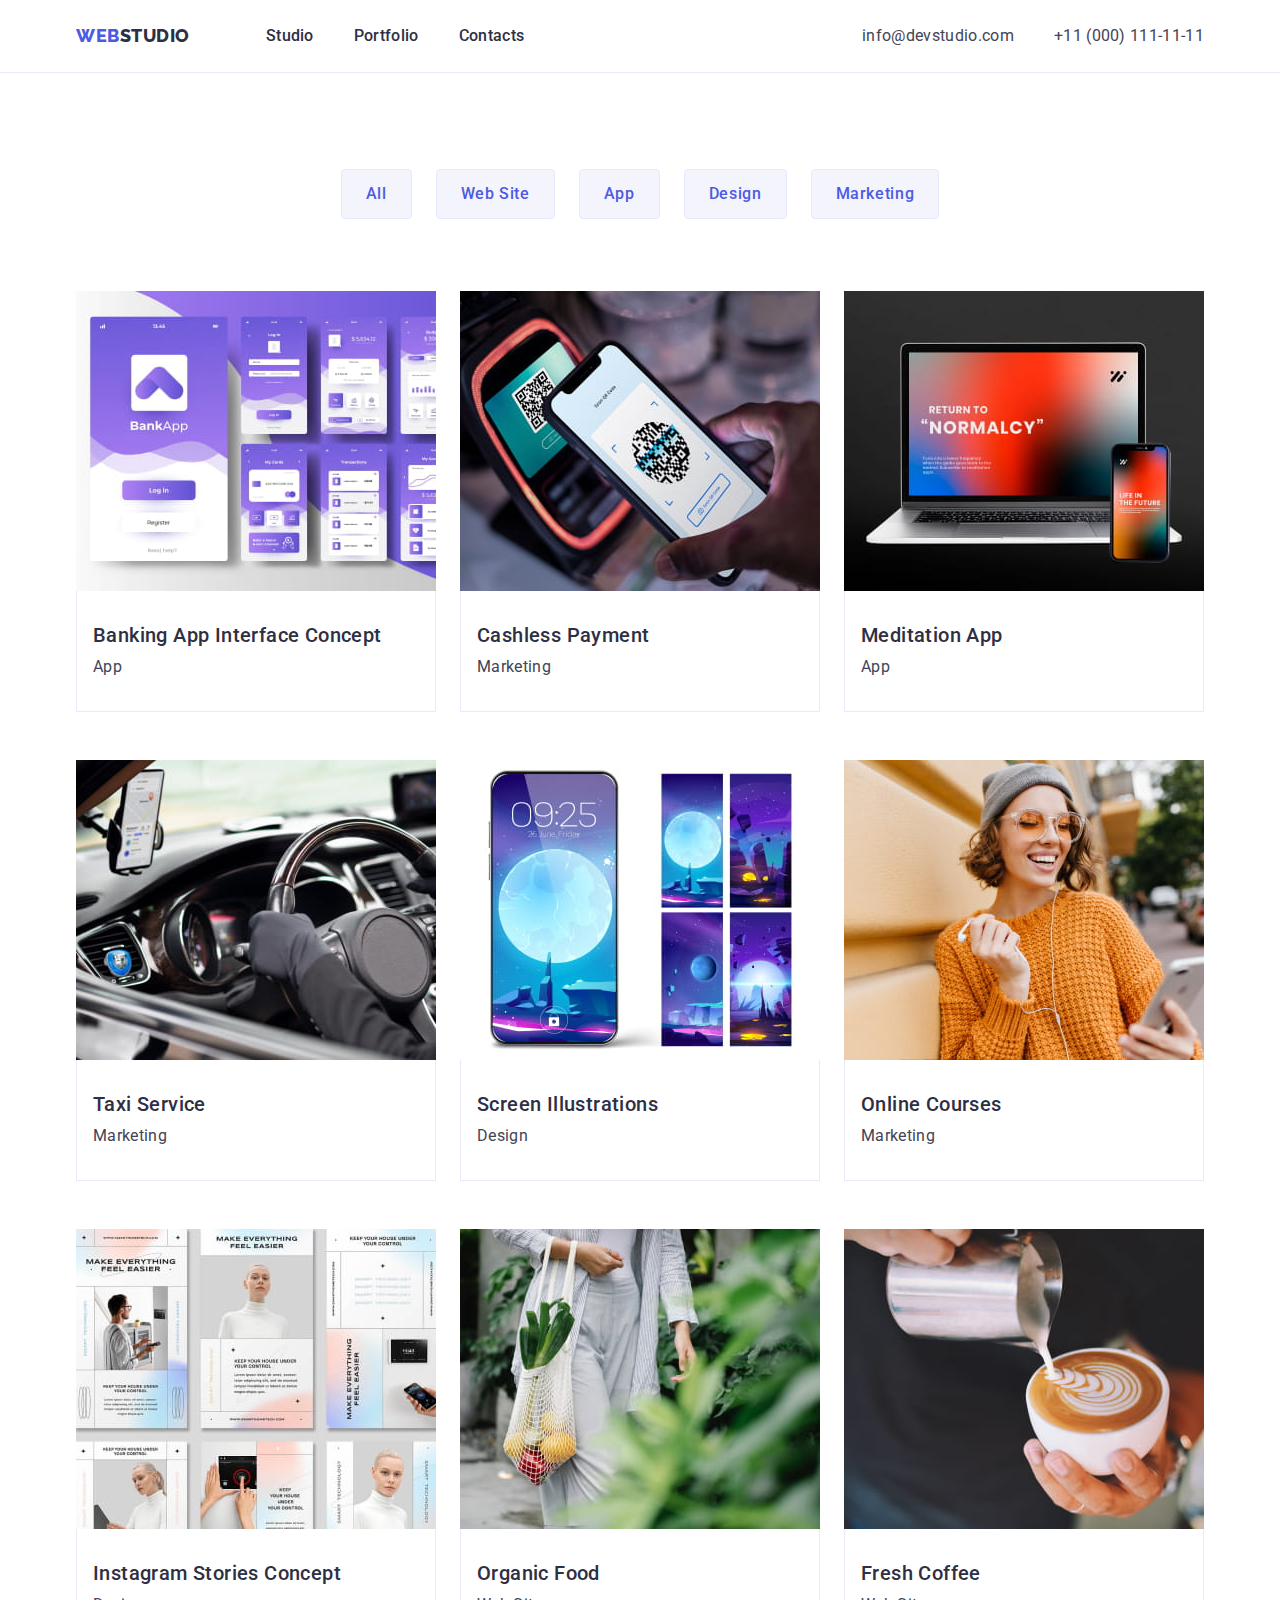
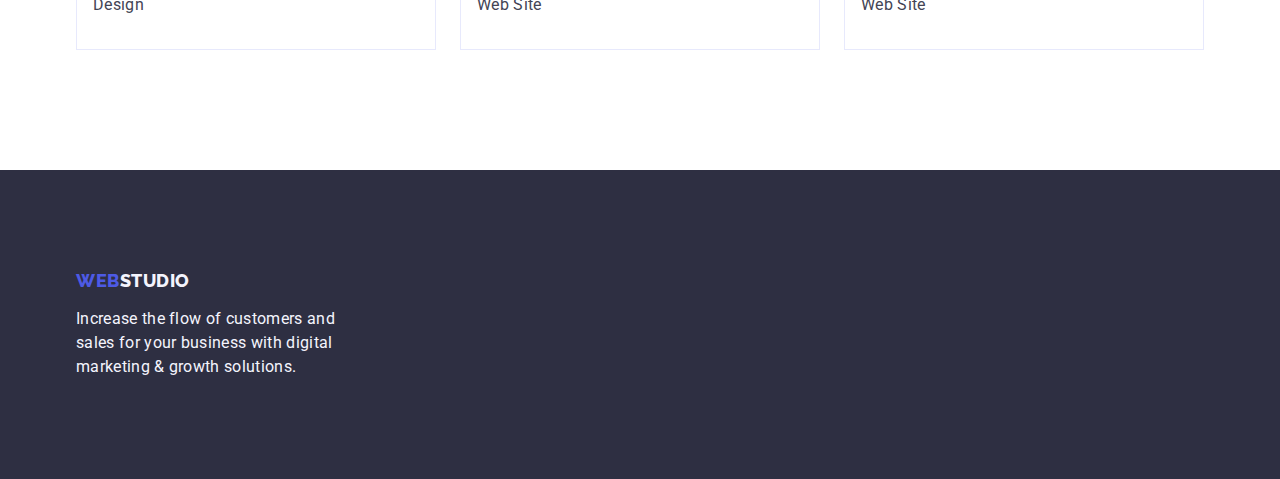
==== portfolio.html @ 68663398 "Initial commit" ====
<!DOCTYPE html>
<html lang="en">
  <head>
    <meta charset="UTF-8" />
    <meta http-equiv="X-UA-Compatible" content="IE=edge" />
    <meta name="viewport" content="width=device-width, initial-scale=1.0" />
    <title>Portfolio</title>
    <link
      rel="stylesheet"
      href="https://cdn.jsdelivr.net/npm/modern-normalize@1.1.0/modern-normalize.min.css"
    />
    <link rel="preconnect" href="https://fonts.googleapis.com" />
    <link rel="preconnect" href="https://fonts.gstatic.com" crossorigin />
    <link
      href="https://fonts.googleapis.com/css2?family=Raleway:wght@800&family=Roboto:wght@400;500;700&display=swap"
      rel="stylesheet"
    />
    <link rel="stylesheet" href="./css/styles.css" />
  </head>
  <body>
    <!--=======HEADER=======-->
    <header class="page-header">
      <div class="header-container container">
        <nav class="page-nav">
          <a class="logo link" href="./index.html"
            >Web<span class="logo-right">Studio</span></a
          >
          <ul class="menu list">
            <li class="menu-item">
              <a class="menu-link link" href="./index.html">Studio</a>
            </li>
            <li class="menu-item">
              <a class="menu-link link" href="./portfolio.html">Portfolio</a>
            </li>
            <li class="menu-item">
              <a class="menu-link link" href="">Contacts</a>
            </li>
          </ul>
        </nav>
        <address class="contacts">
          <ul class="header-contacts list">
            <li>
              <a class="contact link" href="mailto:info@devstudio.com"
                >info@devstudio.com</a
              >
            </li>
            <li>
              <a class="contact link" href="tel:+110001111111"
                >+11 (000) 111-11-11</a
              >
            </li>
          </ul>
        </address>
      </div>
    </header>
    <main>
      <!--=======FILTERS=======-->
      <section class="portfolio">
        <div class="portfolio-container container">
          <h1 hidden>Portfolio</h1>
          <ul class="filters list">
            <li class="filter-btn">
              <button class="portfolio-btn" type="button">All</button>
            </li>
            <li class="filter-btn">
              <button class="portfolio-btn" type="button">Web Site</button>
            </li>
            <li class="filter-btn">
              <button class="portfolio-btn" type="button">App</button>
            </li>
            <li class="filter-btn">
              <button class="portfolio-btn" type="button">Design</button>
            </li>
            <li class="filter-btn">
              <button class="portfolio-btn" type="button">Marketing</button>
            </li>
          </ul>
          <ul class="portfolio-list list">
            <li class="portfolio-item">
              <a class="link">
                <img
                  src="./images/portfolio/banking.jpg"
                  alt="Banking App Interface Concept"
                  width="360"
                />
                <div class="img-text">
                  <h2 class="subtitle">Banking App Interface Concept</h2>
                  <p class="text">App</p>
                </div></a
              >
            </li>
            <li class="portfolio-item">
              <a class="link"
                ><img
                  src="./images/portfolio/payment.jpg"
                  alt="Cashless Payment"
                  width="360"
                />
                <div class="img-text">
                  <h2 class="subtitle">Cashless Payment</h2>
                  <p class="text">Marketing</p>
                </div></a
              >
            </li>
            <li class="portfolio-item">
              <a class="link"
                ><img
                  src="./images/portfolio/app.jpg"
                  alt="Meditation App"
                  width="360"
                />
                <div class="img-text">
                  <h2 class="subtitle">Meditation App</h2>
                  <p class="text">App</p>
                </div></a
              >
            </li>
            <li class="portfolio-item">
              <a class="link"
                ><img
                  src="./images/portfolio/taxi.jpg"
                  alt="Taxi Service"
                  width="360"
                />
                <div class="img-text">
                  <h2 class="subtitle">Taxi Service</h2>
                  <p class="text">Marketing</p>
                </div></a
              >
            </li>
            <li class="portfolio-item">
              <a class="link"
                ><img
                  src="./images/portfolio/screen.jpg"
                  alt="Screen Illustrations"
                  width="360"
                />
                <div class="img-text">
                  <h2 class="subtitle">Screen Illustrations</h2>
                  <p class="text">Design</p>
                </div></a
              >
            </li>
            <li class="portfolio-item">
              <a class="link"
                ><img
                  src="./images/portfolio/courses.jpg"
                  alt="Online Courses"
                  width="360"
                />
                <div class="img-text">
                  <h2 class="subtitle">Online Courses</h2>
                  <p class="text">Marketing</p>
                </div></a
              >
            </li>
            <li class="portfolio-item">
              <a class="link"
                ><img
                  src="./images/portfolio/stories.jpg"
                  alt="Instagram Stories Concept"
                  width="360"
                />
                <div class="img-text">
                  <h2 class="subtitle">Instagram Stories Concept</h2>
                  <p class="text">Design</p>
                </div></a
              >
            </li>
            <li class="portfolio-item">
              <a class="link"
                ><img
                  src="./images/portfolio/organic-food.jpg"
                  alt="Organic Food"
                  width="360"
                />
                <div class="img-text">
                  <h2 class="subtitle">Organic Food</h2>
                  <p class="text">Web Site</p>
                </div></a
              >
            </li>
            <li class="portfolio-item">
              <a class="link"
                ><img
                  src="./images/portfolio/fresh-coffee.jpg"
                  alt="Fresh Coffee"
                  width="360"
                />
                <div class="img-text">
                  <h2 class="subtitle">Fresh Coffee</h2>
                  <p class="text">Web Site</p>
                </div></a
              >
            </li>
          </ul>
        </div>
      </section>
    </main>
    <footer class="footer">
      <div class="footer-container container">
        <a class="logo-footer link" href="./index.html"
          >Web<span class="logo-right-ftr">Studio</span></a
        >
        <p class="footer-text">
          Increase the flow of customers and sales for your business with
          digital marketing & growth solutions.
        </p>
      </div>
    </footer>
  </body>
</html>
---- css/styles.css ----
:root {
  /* Color */
  --accent-color: #404bbf;
  --primary-text-color: #2e2f42;
  --logo-color: #4d5ae5;

  /* Others */
  --indent: 24px;
}

body {
  font-family: 'Roboto', sans-serif;
  color: #434455;
  background-color: #ffffff;
}

h1,
h2,
h3,
h4,
h5,
h6,
p {
  margin: 0;
}

img {
  display: block;
}

button {
  cursor: pointer;
}

ul,
ol {
  padding: 0;
  margin: 0;
}

.container {
  width: 1158px;
  margin: 0 auto;
  padding: 0 15px;
}

.link {
  text-decoration: none;
  font-style: normal;
}

.list {
  list-style: none;
}

/*========== COMPONENTS ==========*/

.text {
  font-size: 16px;
  line-height: 24px;
  letter-spacing: 0.02em;
}

.subtitle {
  margin-bottom: 8px;
  font-weight: 500;
  font-size: 20px;
  line-height: 1.2;
  letter-spacing: 0.02em;
  color: #2e2f42;
}

.section-title {
  margin-bottom: 72px;
  font-weight: 700;
  font-size: 36px;
  line-height: 1.11;
  letter-spacing: 0.02em;
  text-align: center;
  text-transform: capitalize;
  color: var(--primary-text-color);
}

.card-set {
  display: flex;
  flex-wrap: wrap;
  gap: var(--indent);
}

.card-set-item {
  flex-basis: calc(100% - var(--indent) * 3 - 1 / 3);
}

.card-set-element {
  flex-basis: calc(100% - var(--indent) * 4 - 1 / 4);
}

/*========== HEADER ==========*/

.page-header {
  border-bottom: 1px solid #e7e9fc;
}

.header-container {
  display: flex;
  align-items: center;
}

.page-nav {
  display: flex;
  align-items: center;
}

.menu {
  display: flex;
  align-items: center;
  gap: 40px;
}

.logo {
  margin-right: 76px;
  font-family: 'Raleway', sans-serif;
  font-style: normal;
  font-weight: 800;
  font-size: 18px;
  line-height: 1.17;
  letter-spacing: 0.03em;
  text-transform: uppercase;
  color: #4d5ae5;
}

.logo-right {
  font-family: 'Raleway', sans-serif;
  font-style: normal;
  font-weight: 800;
  font-size: 18px;
  line-height: 1.17;
  letter-spacing: 0.03em;
  text-transform: uppercase;
  color: #2e2f42;
}

.menu-link {
  padding: 24px 0;
  display: block;
  font-weight: 500;
  font-size: 16px;
  line-height: 1.5;
  letter-spacing: 0.02em;
  color: #2e2f42;
}

.menu-link:hover,
.menu-link:focus {
  color: var(--accent-color);
}

.header-contacts {
  display: flex;
  align-items: center;
  gap: 40px;
}

.contacts {
  font-style: normal;
  margin-left: auto;
}

.contact {
  display: block;
  font-size: 16px;
  line-height: 1.5;
  letter-spacing: 0.02em;
  color: #434455;
}

.contact:hover,
.contact:focus {
  color: var(--accent-color);
}

/*========== HERO ==========*/

.hero-title {
  max-width: 496px;
  margin-left: auto;
  margin-right: auto;
  margin-bottom: 48px;
  font-weight: 700;
  font-size: 56px;
  line-height: 1.07;
  text-align: center;
  letter-spacing: 0.02em;
  color: #ffffff;
}

.hero {
  background-color: #2e2f42;
  padding: 188px 0;
}

.hero-btn {
  display: block;
  margin: 0 auto;
  padding: 16px 32px;
  min-width: 169px;
  height: 56px;
  border: none;
  font-family: 'Roboto', sans-serif;
  background-color: #4d5ae5;
  font-weight: 500;
  font-size: 16px;
  line-height: 1.5;
  letter-spacing: 0.04em;
  color: #ffffff;
  border-radius: 4px;
}

.hero-btn:hover,
.hero-btn:focus {
  background-color: #404bbf;
  cursor: pointer;
}

/*========== ADVANTAGES ==========*/

.adv {
  padding: 120px 0;
}

.adv-list {
  display: flex;
  align-items: center;
  gap: 24px;
}

.adv-item {
  width: 264px;
}

/*========== EXAMPLES ==========*/

.exmpl {
  padding-bottom: 120px;
}

/*========== OUR TEAM ==========*/

.team {
  background-color: #f4f4fd;
  padding: 120px 0;
}

.galery-wrapper {
  text-align: center;
  padding: 32px 16px;
}

.team-item {
  background-color: #ffffff;
  border-radius: 0px 0px 4px 4px;
  box-shadow: 0px 1px 6px rgba(46, 47, 66, 0.08),
    0px 1px 1px rgba(46, 47, 66, 0.16), 0px 2px 1px rgba(46, 47, 66, 0.08);
}

/*========== FOOTER ==========*/

.footer {
  padding: 100px 0;
  background-color: #2e2f42;
}

.logo-footer {
  display: inline-block;
  margin-bottom: 16px;
  font-family: 'Raleway', sans-serif;
  font-style: normal;
  font-weight: 800;
  font-size: 18px;
  line-height: 1.17;
  letter-spacing: 0.03em;
  text-transform: uppercase;
  text-decoration: none;
  color: #4d5ae5;
}

.logo-right-ftr {
  color: #f4f4fd;
}

.footer-text {
  max-width: 264px;
  font-size: 16px;
  line-height: 1.5;
  letter-spacing: 0.02em;
  color: #f4f4fd;
}

/*========== PORTFOLIO PAGE ==========*/

/*========== FILTERS ==========*/

.portfolio {
  padding: 96px 0 120px;
}

.filters {
  display: flex;
  justify-content: center;
  align-items: center;
  margin-bottom: 72px;
  gap: 24px;
}

.portfolio-btn {
  padding: 12px 24px;
  font-family: 'Roboto', sans-serif;
  background-color: #f4f4fd;
  font-weight: 500;
  font-size: 16px;
  line-height: 1.5;
  letter-spacing: 0.04em;
  color: #4d5ae5;
  border: 1px solid #e7e9fc;
  border-radius: 4px;
}

.portfolio-btn:hover,
.portfolio-btn:focus {
  border: 1px solid transparent;
  background-color: #404bbf;
  color: #ffffff;
}

.img-text {
  padding: 32px 16px;
  border: 1px solid #e7e9fc;
  border-top: none;
}

.portfolio-list {
  display: flex;
  flex-wrap: wrap;
  row-gap: 48px;
  column-gap: 24px;
  background-color: #ffffff;
}

.portfolio-item {
  width: calc((100% - 48px) / 3);
}

.portfolio-title {
  margin-bottom: 8px;
  font-weight: 500;
  font-size: 20px;
  line-height: 1.2;
  letter-spacing: 0.02em;
  color: var(--primary-text-color);
}

.portfolio-text {
  font-size: 16px;
  line-height: 1.5;
  letter-spacing: 0.02em;
}
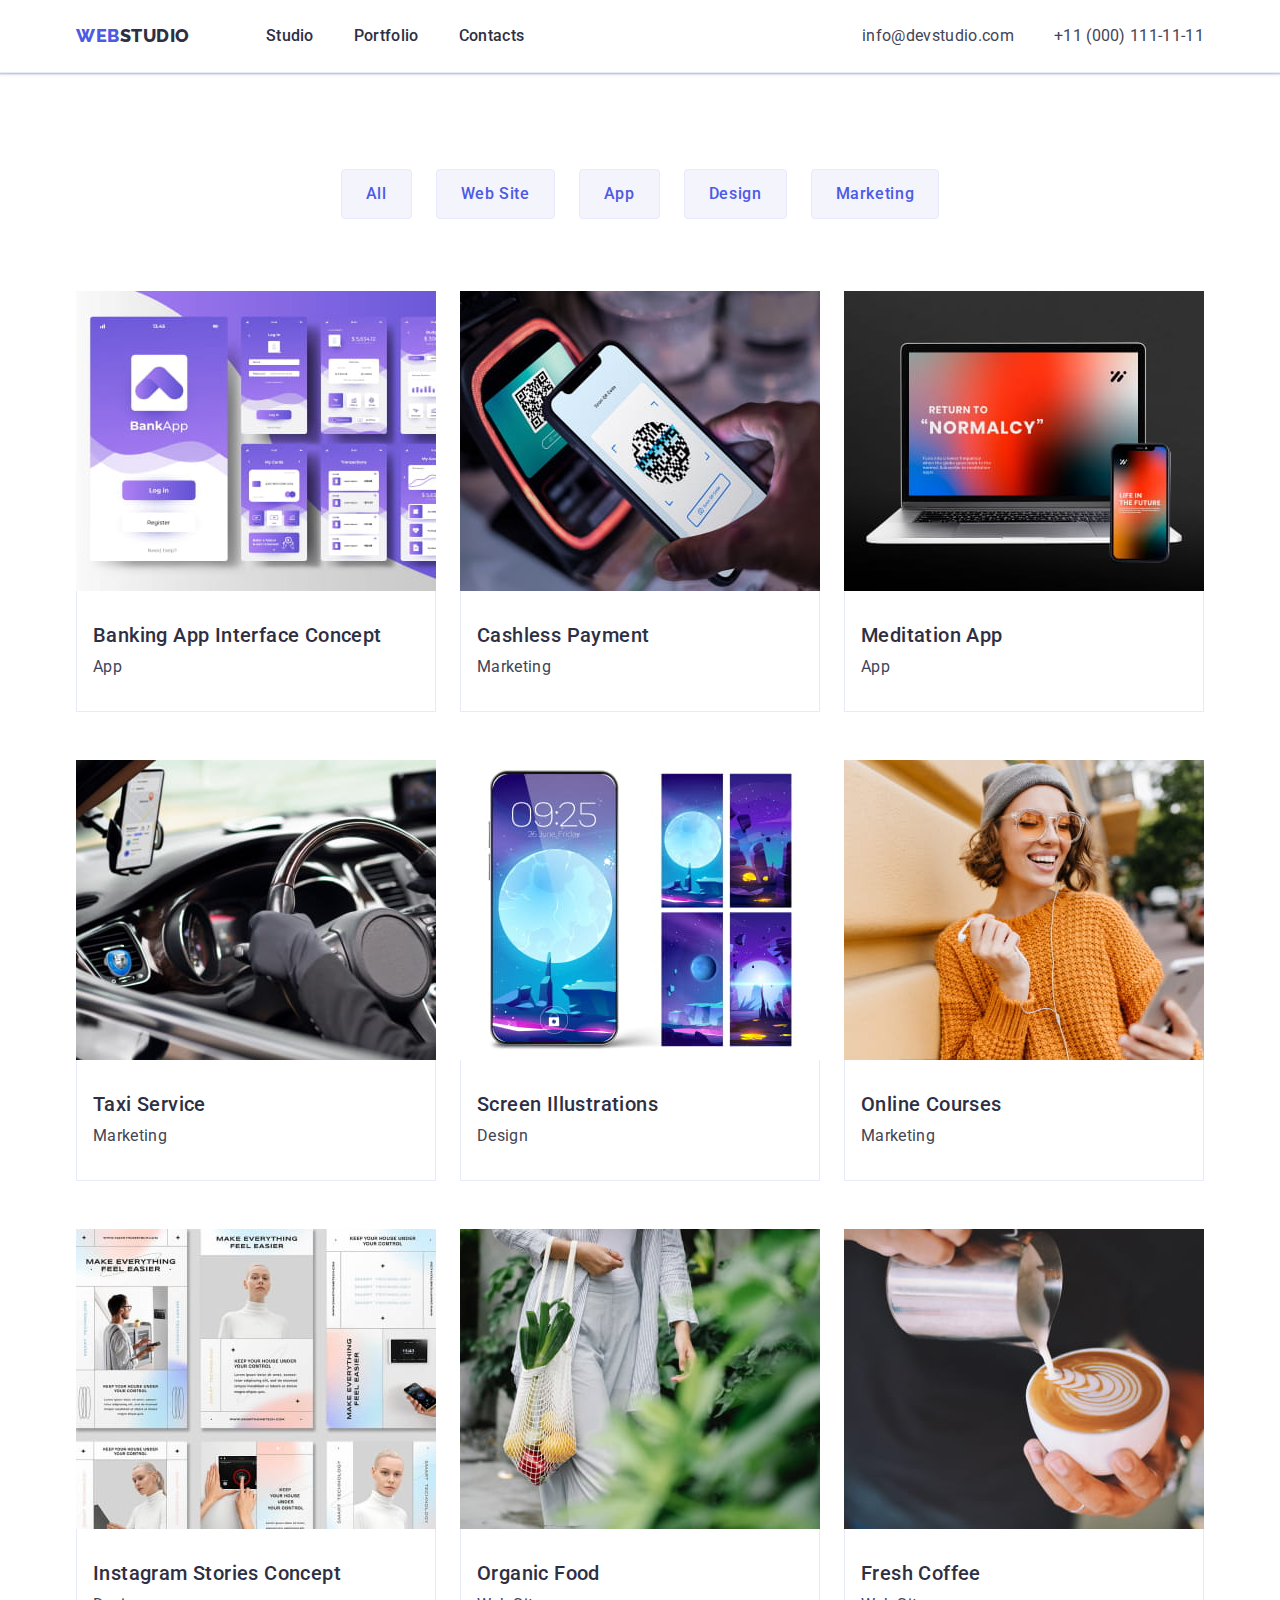
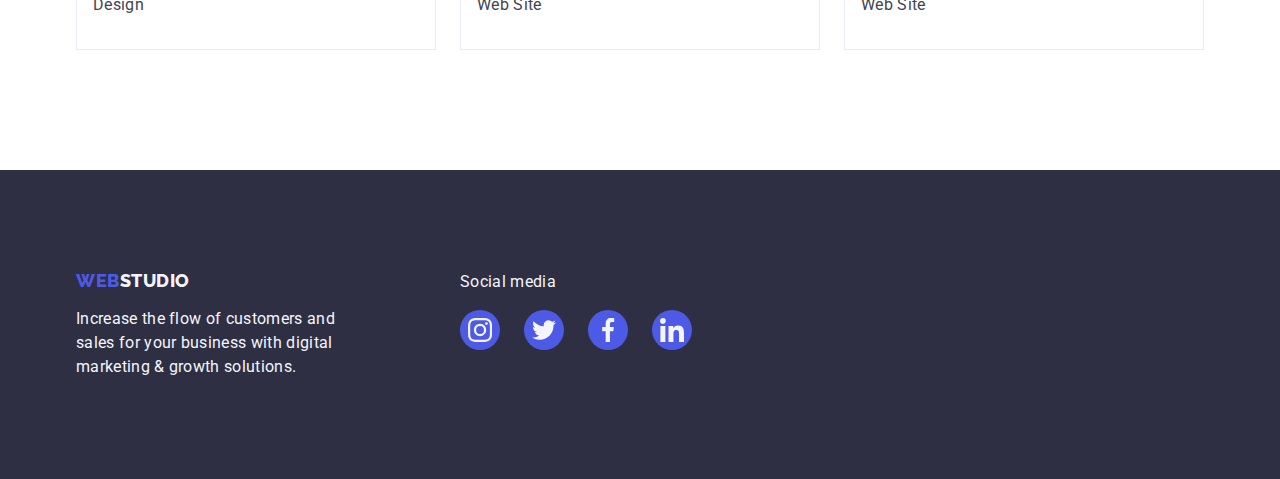
==== commit 75aee651: "fv-1" ====
--- a/portfolio.html
+++ b/portfolio.html
@@ -57,7 +57,7 @@
       <!--=======FILTERS=======-->
       <section class="portfolio">
         <div class="portfolio-container container">
-          <h1 hidden>Portfolio</h1>
+          <h1 class="visually-hidden">Portfolio</h1>
           <ul class="filters list">
             <li class="filter-btn">
               <button class="portfolio-btn" type="button">All</button>
@@ -199,13 +199,44 @@
     </main>
     <footer class="footer">
       <div class="footer-container container">
-        <a class="logo-footer link" href="./index.html"
-          >Web<span class="logo-right-ftr">Studio</span></a
-        >
-        <p class="footer-text">
-          Increase the flow of customers and sales for your business with
-          digital marketing & growth solutions.
-        </p>
+        <div class="footer-left-side">
+          <a class="logo-footer link" href="./index.html"
+            >Web<span class="logo-right-ftr">Studio</span></a
+          >
+          <p class="footer-text">
+            Increase the flow of customers and sales for your business with
+            digital marketing & growth solutions.
+          </p>
+        </div>
+        <div class="footer-right-side">
+          <p class="ft-right footer-text">Social media</p>
+          <ul class="social-list list">
+            <li class="social-link">
+              <a class="social-link-item" href="https://www.instagram.com/">
+                <svg class="social-icon" width="24" height="24">
+                  <use href="./images/icons.svg#icon-instagram"></use></svg
+              ></a>
+            </li>
+            <li class="social-link">
+              <a class="social-link-item" href="https://twitter.com/">
+                <svg class="social-icon" width="24" height="24">
+                  <use href="./images/icons.svg#icon-twitter"></use></svg
+              ></a>
+            </li>
+            <li class="social-link">
+              <a class="social-link-item" href="https://facebook.com">
+                <svg class="social-icon" width="24" height="24">
+                  <use href="./images/icons.svg#icon-facebook"></use></svg
+              ></a>
+            </li>
+            <li class="social-link">
+              <a class="social-link-item" href="https://linkedin.com">
+                <svg class="social-icon" width="24" height="24">
+                  <use href="./images/icons.svg#icon-linkedin"></use></svg
+              ></a>
+            </li>
+          </ul>
+        </div>
       </div>
     </footer>
   </body>
--- a/css/styles.css
+++ b/css/styles.css
@@ -55,6 +55,19 @@
 
 /*========== COMPONENTS ==========*/
 
+.visually-hidden {
+  position: absolute;
+  width: 1px;
+  height: 1px;
+  margin: -1px;
+  border: 0;
+  padding: 0;
+  white-space: nowrap;
+  clip-path: inset(100%);
+  clip: rect(0 0 0 0);
+  overflow: hidden;
+}
+
 .text {
   font-size: 16px;
   line-height: 24px;
@@ -99,6 +112,8 @@
 
 .page-header {
   border-bottom: 1px solid #e7e9fc;
+  box-shadow: 0px 2px 1px rgba(46, 47, 66, 0.08),
+    0px 1px 1px rgba(46, 47, 66, 0.16), 0px 1px 6px rgba(46, 47, 66, 0.08);
 }
 
 .header-container {
@@ -181,6 +196,19 @@
 
 /*========== HERO ==========*/
 
+.hero {
+  max-width: 1440px;
+  padding: 188px 0;
+  margin: 0 auto;
+  background-image: linear-gradient(
+      rgba(46, 47, 66, 0.7),
+      rgba(46, 47, 66, 0.7)
+    ),
+    url('../images/index-img/hero/hero-img.jpg');
+  background-color: #2e2f42b2;
+  background-size: cover;
+}
+
 .hero-title {
   max-width: 496px;
   margin-left: auto;
@@ -192,11 +220,6 @@
   text-align: center;
   letter-spacing: 0.02em;
   color: #ffffff;
-}
-
-.hero {
-  background-color: #2e2f42;
-  padding: 188px 0;
 }
 
 .hero-btn {
@@ -238,6 +261,17 @@
   width: 264px;
 }
 
+.icons {
+  display: flex;
+  justify-content: center;
+  align-items: center;
+  margin-bottom: 8px;
+  width: 264px;
+  height: 112px;
+  background-color: #f4f4fd;
+  border-radius: 4px;
+}
+
 /*========== EXAMPLES ==========*/
 
 .exmpl {
@@ -254,6 +288,10 @@
 .galery-wrapper {
   text-align: center;
   padding: 32px 16px;
+}
+
+.galery-text {
+  margin-bottom: 8px;
 }
 
 .team-item {
@@ -263,11 +301,81 @@
     0px 1px 1px rgba(46, 47, 66, 0.16), 0px 2px 1px rgba(46, 47, 66, 0.08);
 }
 
+.social-list {
+  display: flex;
+  justify-content: center;
+  align-items: center;
+  gap: 24px;
+}
+
+.social-icon {
+  fill: #f4f4fd;
+}
+
+.social-link-item {
+  display: flex;
+  justify-content: center;
+  align-items: center;
+  width: 40px;
+  height: 40px;
+  border-radius: 50%;
+  background-color: #4d5ae5;
+}
+
+.social-link-item:hover,
+.social-link-item:focus {
+  background-color: #404bbf;
+  cursor: pointer;
+}
+
+/*========== COSTUMERS ==========*/
+
+.customers {
+  padding-top: 120px;
+  padding-bottom: 120px;
+}
+
+.customers-list {
+  display: flex;
+  justify-content: center;
+  align-items: center;
+  gap: 25px;
+}
+
+.customer-item-block {
+  display: flex;
+  justify-content: center;
+  align-items: center;
+  width: 166px;
+  height: 88px;
+  border: 1px solid #8e8f99;
+  border-radius: 4px;
+  cursor: pointer;
+}
+
+.customer-item-block:hover,
+.customer-item-block:focus {
+  border-color: #404bbf;
+}
+
+.customer-icon {
+  fill: #8e8f99;
+}
+
+.customer-icon:hover,
+.customer-icon:focus {
+  fill: #404bbf;
+}
+
 /*========== FOOTER ==========*/
 
 .footer {
   padding: 100px 0;
   background-color: #2e2f42;
+}
+
+.footer-container {
+  display: flex;
 }
 
 .logo-footer {
@@ -296,9 +404,15 @@
   color: #f4f4fd;
 }
 
+.footer-left-side {
+  display: inline-block;
+  margin-right: 120px;
+}
+
+.ft-right {
+  margin-bottom: 16px;
+}
 /*========== PORTFOLIO PAGE ==========*/
-
-/*========== FILTERS ==========*/
 
 .portfolio {
   padding: 96px 0 120px;
@@ -330,6 +444,8 @@
   border: 1px solid transparent;
   background-color: #404bbf;
   color: #ffffff;
+  box-shadow: 0px 3px 1px rgba(0, 0, 0, 0.1), 0px 2px 1px rgba(0, 0, 0, 0.08),
+    0px 2px 2px rgba(0, 0, 0, 0.12);
 }
 
 .img-text {
@@ -348,6 +464,13 @@
 
 .portfolio-item {
   width: calc((100% - 48px) / 3);
+}
+
+.portfolio-item:hover,
+.portfolio-item:focus {
+  box-shadow: 0px 1px 6px rgba(46, 47, 66, 0.08),
+    0px 1px 1px rgba(46, 47, 66, 0.16), 0px 2px 1px rgba(46, 47, 66, 0.08);
+  cursor: pointer;
 }
 
 .portfolio-title {
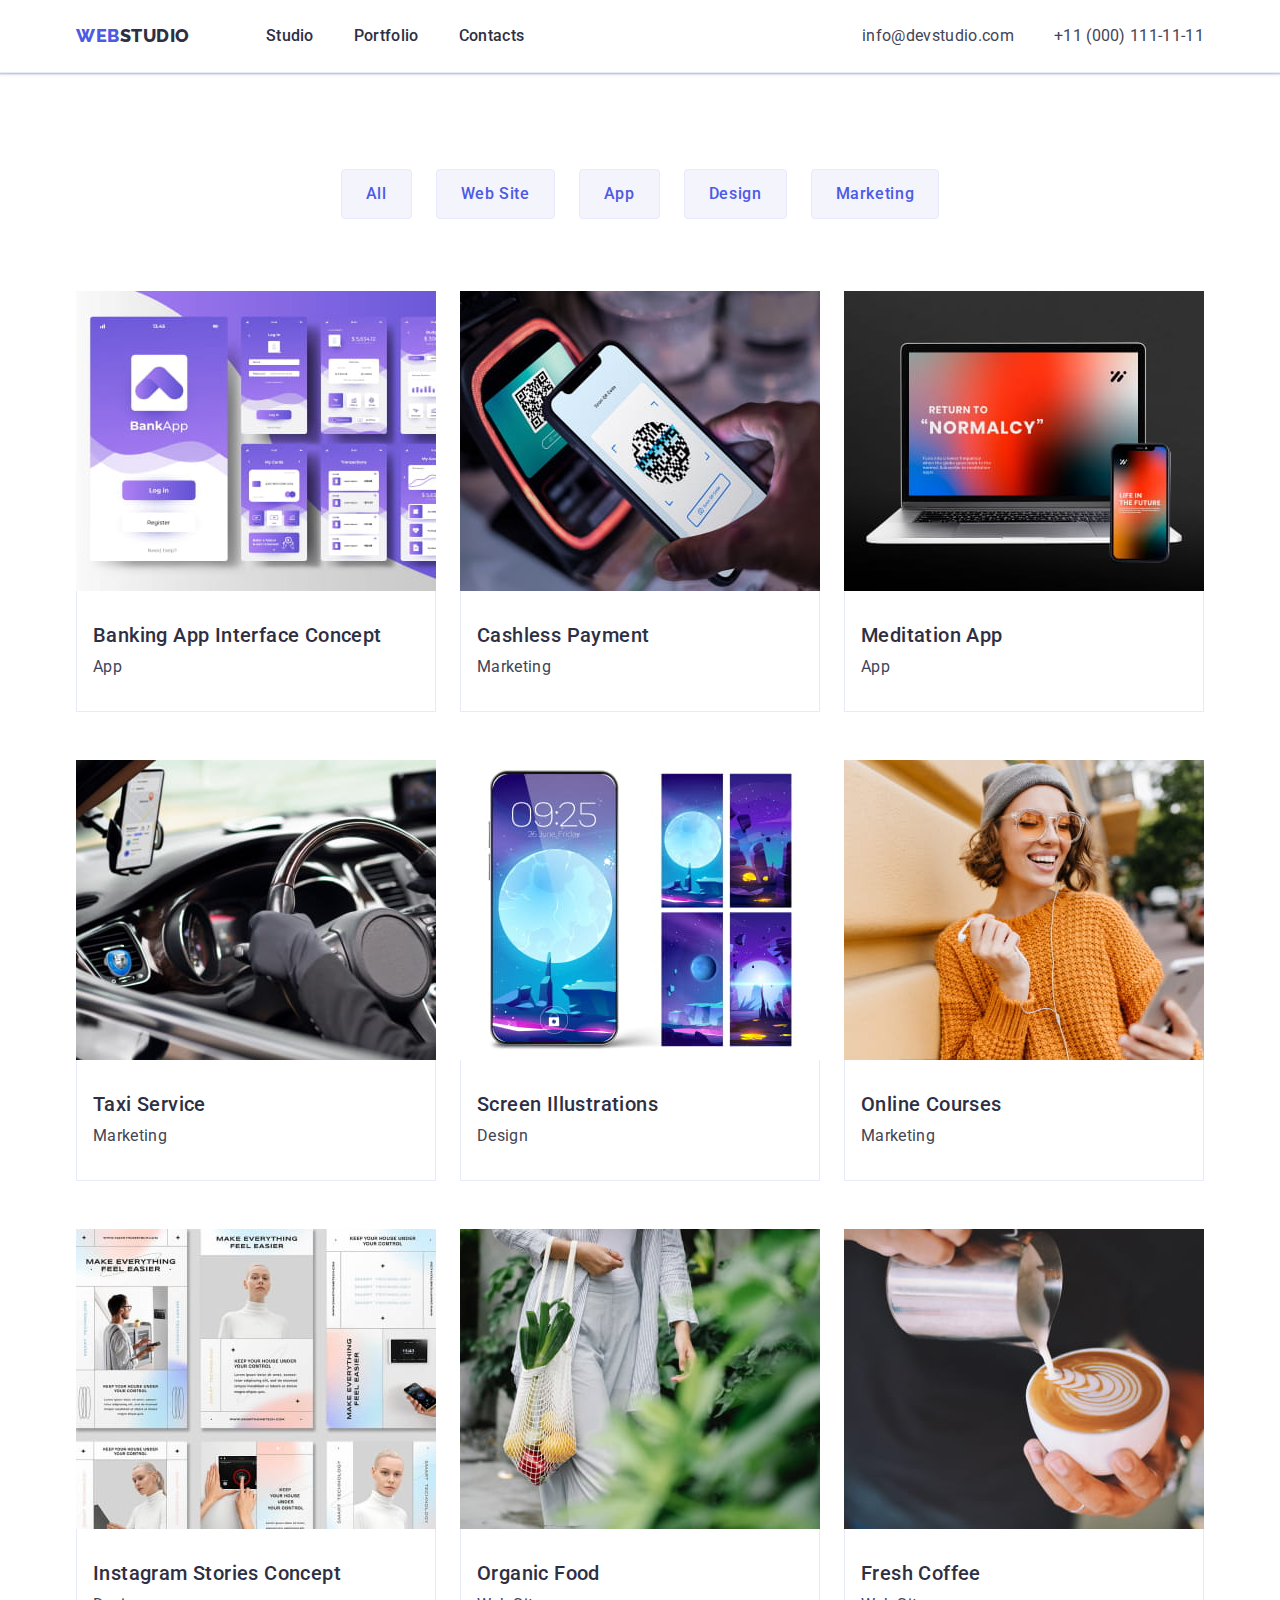
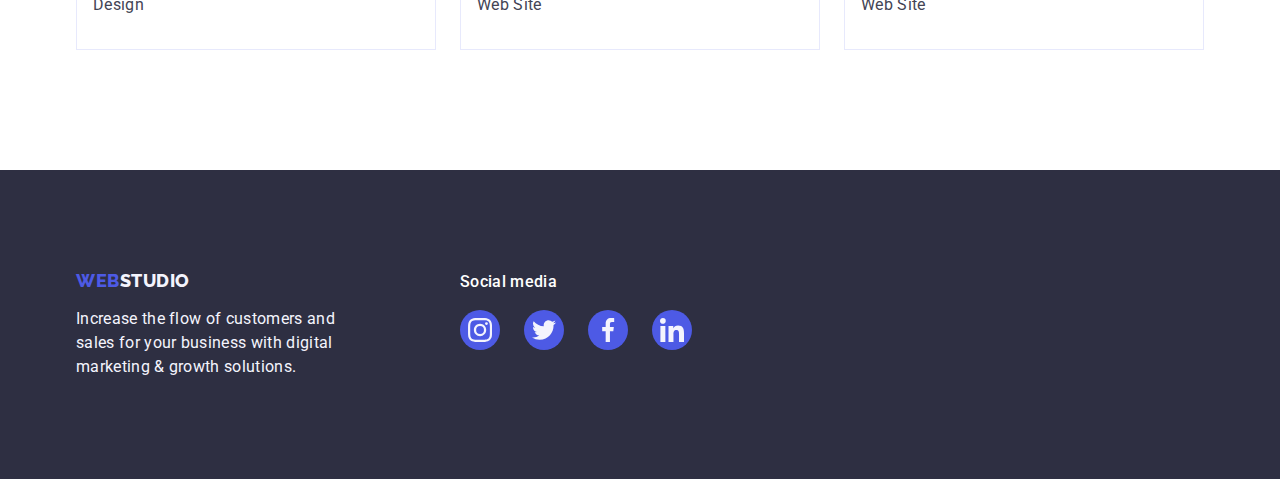
==== commit 5677351f: "fv-2" ====
--- a/portfolio.html
+++ b/portfolio.html
@@ -77,7 +77,7 @@
           </ul>
           <ul class="portfolio-list list">
             <li class="portfolio-item">
-              <a class="link">
+              <a class="portfolio-link link">
                 <img
                   src="./images/portfolio/banking.jpg"
                   alt="Banking App Interface Concept"
@@ -90,7 +90,7 @@
               >
             </li>
             <li class="portfolio-item">
-              <a class="link"
+              <a class="portfolio-link link"
                 ><img
                   src="./images/portfolio/payment.jpg"
                   alt="Cashless Payment"
@@ -103,7 +103,7 @@
               >
             </li>
             <li class="portfolio-item">
-              <a class="link"
+              <a class="portfolio-link link"
                 ><img
                   src="./images/portfolio/app.jpg"
                   alt="Meditation App"
@@ -116,7 +116,7 @@
               >
             </li>
             <li class="portfolio-item">
-              <a class="link"
+              <a class="portfolio-link link"
                 ><img
                   src="./images/portfolio/taxi.jpg"
                   alt="Taxi Service"
@@ -129,7 +129,7 @@
               >
             </li>
             <li class="portfolio-item">
-              <a class="link"
+              <a class="portfolio-link link"
                 ><img
                   src="./images/portfolio/screen.jpg"
                   alt="Screen Illustrations"
@@ -142,7 +142,7 @@
               >
             </li>
             <li class="portfolio-item">
-              <a class="link"
+              <a class="portfolio-link link"
                 ><img
                   src="./images/portfolio/courses.jpg"
                   alt="Online Courses"
@@ -155,7 +155,7 @@
               >
             </li>
             <li class="portfolio-item">
-              <a class="link"
+              <a class="portfolio-link link"
                 ><img
                   src="./images/portfolio/stories.jpg"
                   alt="Instagram Stories Concept"
@@ -168,7 +168,7 @@
               >
             </li>
             <li class="portfolio-item">
-              <a class="link"
+              <a class="portfolio-link link"
                 ><img
                   src="./images/portfolio/organic-food.jpg"
                   alt="Organic Food"
@@ -181,7 +181,7 @@
               >
             </li>
             <li class="portfolio-item">
-              <a class="link"
+              <a class="portfolio-link link"
                 ><img
                   src="./images/portfolio/fresh-coffee.jpg"
                   alt="Fresh Coffee"
--- a/css/styles.css
+++ b/css/styles.css
@@ -87,7 +87,7 @@
   margin-bottom: 72px;
   font-weight: 700;
   font-size: 36px;
-  line-height: 1.11;
+  line-height: 1.1;
   letter-spacing: 0.02em;
   text-align: center;
   text-transform: capitalize;
@@ -207,6 +207,8 @@
     url('../images/index-img/hero/hero-img.jpg');
   background-color: #2e2f42b2;
   background-size: cover;
+  background-repeat: no-repeat;
+  background-position: center;
 }
 
 .hero-title {
@@ -286,8 +288,8 @@
 }
 
 .galery-wrapper {
+  padding: 32px 0;
   text-align: center;
-  padding: 32px 16px;
 }
 
 .galery-text {
@@ -339,27 +341,36 @@
   display: flex;
   justify-content: center;
   align-items: center;
-  gap: 25px;
-}
-
-.customer-item-block {
-  display: flex;
-  justify-content: center;
-  align-items: center;
-  width: 166px;
-  height: 88px;
+  gap: 24px;
+}
+
+.customer-item {
+  width: calc((100% - 120px) / 6);
+}
+
+.customer-item:hover,
+.customer-item:focus {
+  border-color: #404bbf;
+}
+
+.customer-link {
+  display: flex;
+  width: 100%;
+  height: 100%;
   border: 1px solid #8e8f99;
   border-radius: 4px;
-  cursor: pointer;
-}
-
-.customer-item-block:hover,
-.customer-item-block:focus {
+  align-items: center;
+  justify-content: center;
+  color: #8e8f99;
+}
+
+.customer-link:hover,
+.customer-link:focus {
   border-color: #404bbf;
 }
 
 .customer-icon {
-  fill: #8e8f99;
+  fill: currentColor;
 }
 
 .customer-icon:hover,
@@ -376,6 +387,7 @@
 
 .footer-container {
   display: flex;
+  align-items: baseline;
 }
 
 .logo-footer {
@@ -409,9 +421,31 @@
   margin-right: 120px;
 }
 
+.footer-right-side {
+  gap: 16px;
+}
+
 .ft-right {
   margin-bottom: 16px;
-}
+  font-weight: 500;
+  color: #ffffff;
+}
+
+.social-link-item-ft {
+  display: flex;
+  justify-content: center;
+  align-items: center;
+  width: 40px;
+  height: 40px;
+  border-radius: 50%;
+  background-color: #4d5ae5;
+}
+
+.social-link-item-ft:hover,
+.social-link-item-ft:focus {
+  background-color: #31d0aa;
+}
+
 /*========== PORTFOLIO PAGE ==========*/
 
 .portfolio {
@@ -466,8 +500,12 @@
   width: calc((100% - 48px) / 3);
 }
 
-.portfolio-item:hover,
-.portfolio-item:focus {
+.portfolio-link {
+  display: block;
+}
+
+.portfolio-link:hover,
+.portfolio-link:focus {
   box-shadow: 0px 1px 6px rgba(46, 47, 66, 0.08),
     0px 1px 1px rgba(46, 47, 66, 0.16), 0px 2px 1px rgba(46, 47, 66, 0.08);
   cursor: pointer;
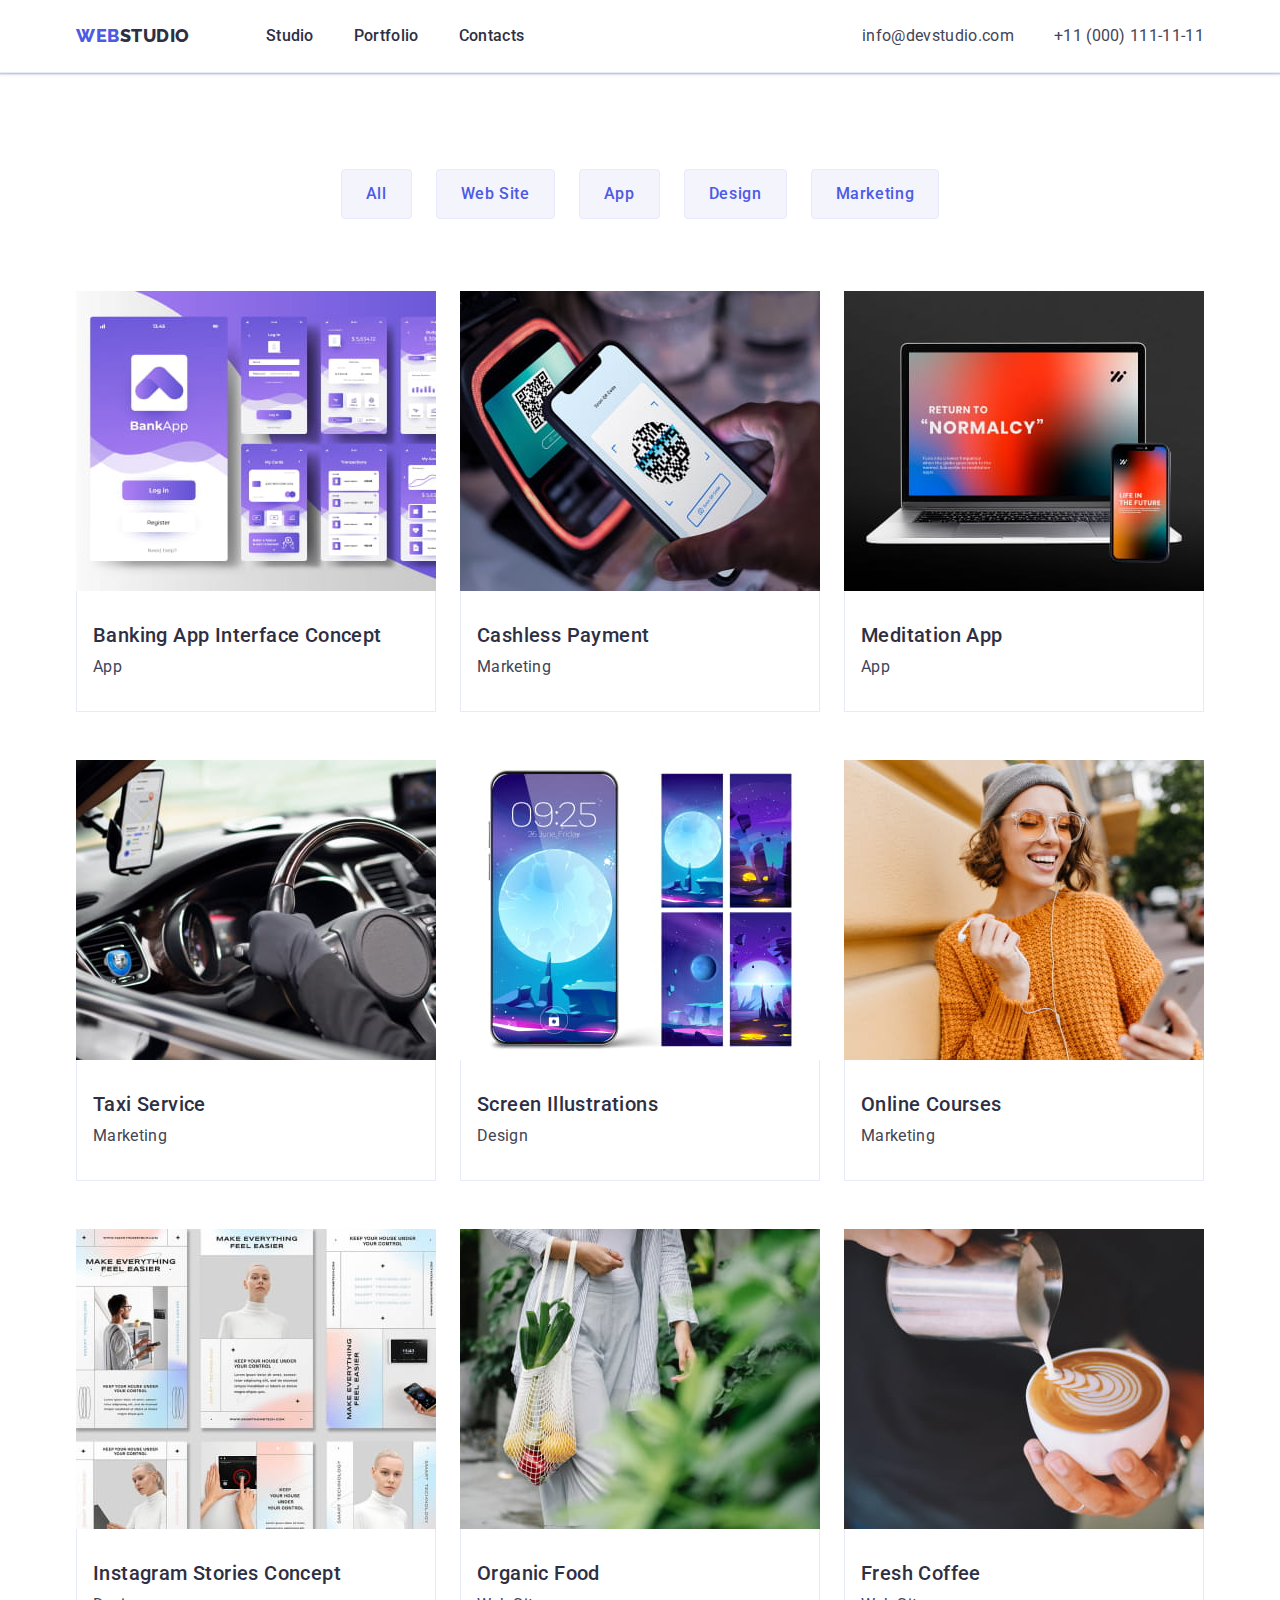
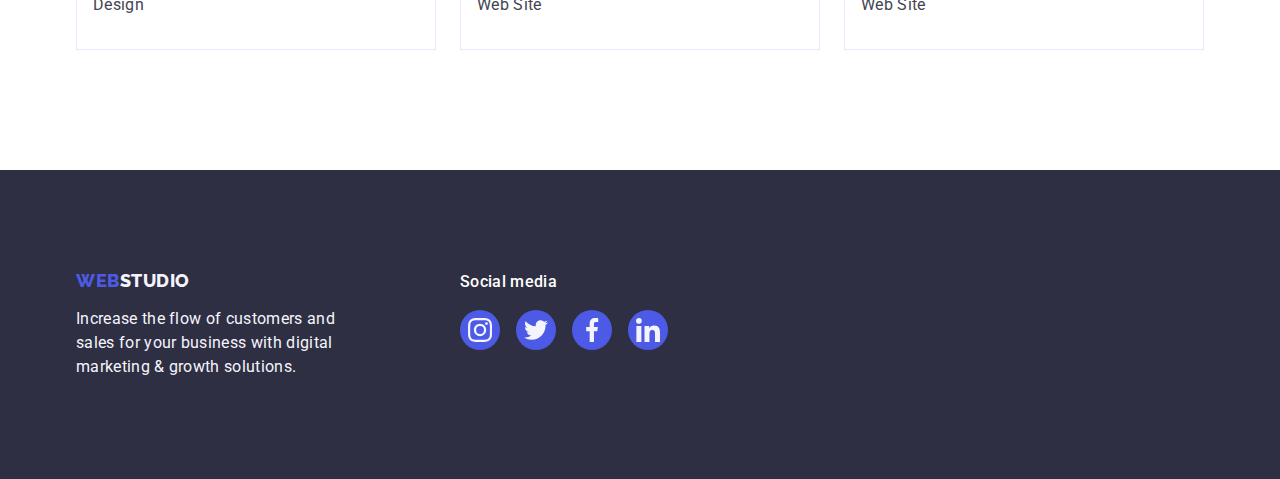
==== commit 9d0557a0: "fv-3" ====
--- a/portfolio.html
+++ b/portfolio.html
@@ -210,27 +210,27 @@
         </div>
         <div class="footer-right-side">
           <p class="ft-right footer-text">Social media</p>
-          <ul class="social-list list">
-            <li class="social-link">
-              <a class="social-link-item" href="https://www.instagram.com/">
+          <ul class="social-list-ft list">
+            <li class="social-link">
+              <a class="social-link-item-ft" href="https://www.instagram.com/">
                 <svg class="social-icon" width="24" height="24">
                   <use href="./images/icons.svg#icon-instagram"></use></svg
               ></a>
             </li>
             <li class="social-link">
-              <a class="social-link-item" href="https://twitter.com/">
+              <a class="social-link-item-ft" href="https://twitter.com/">
                 <svg class="social-icon" width="24" height="24">
                   <use href="./images/icons.svg#icon-twitter"></use></svg
               ></a>
             </li>
             <li class="social-link">
-              <a class="social-link-item" href="https://facebook.com">
+              <a class="social-link-item-ft" href="https://facebook.com">
                 <svg class="social-icon" width="24" height="24">
                   <use href="./images/icons.svg#icon-facebook"></use></svg
               ></a>
             </li>
             <li class="social-link">
-              <a class="social-link-item" href="https://linkedin.com">
+              <a class="social-link-item-ft" href="https://linkedin.com">
                 <svg class="social-icon" width="24" height="24">
                   <use href="./images/icons.svg#icon-linkedin"></use></svg
               ></a>
--- a/css/styles.css
+++ b/css/styles.css
@@ -346,6 +346,7 @@
 
 .customer-item {
   width: calc((100% - 120px) / 6);
+  height: 88px;
 }
 
 .customer-item:hover,
@@ -421,7 +422,10 @@
   margin-right: 120px;
 }
 
-.footer-right-side {
+.social-list-ft {
+  display: flex;
+  justify-content: center;
+  align-items: center;
   gap: 16px;
 }
 
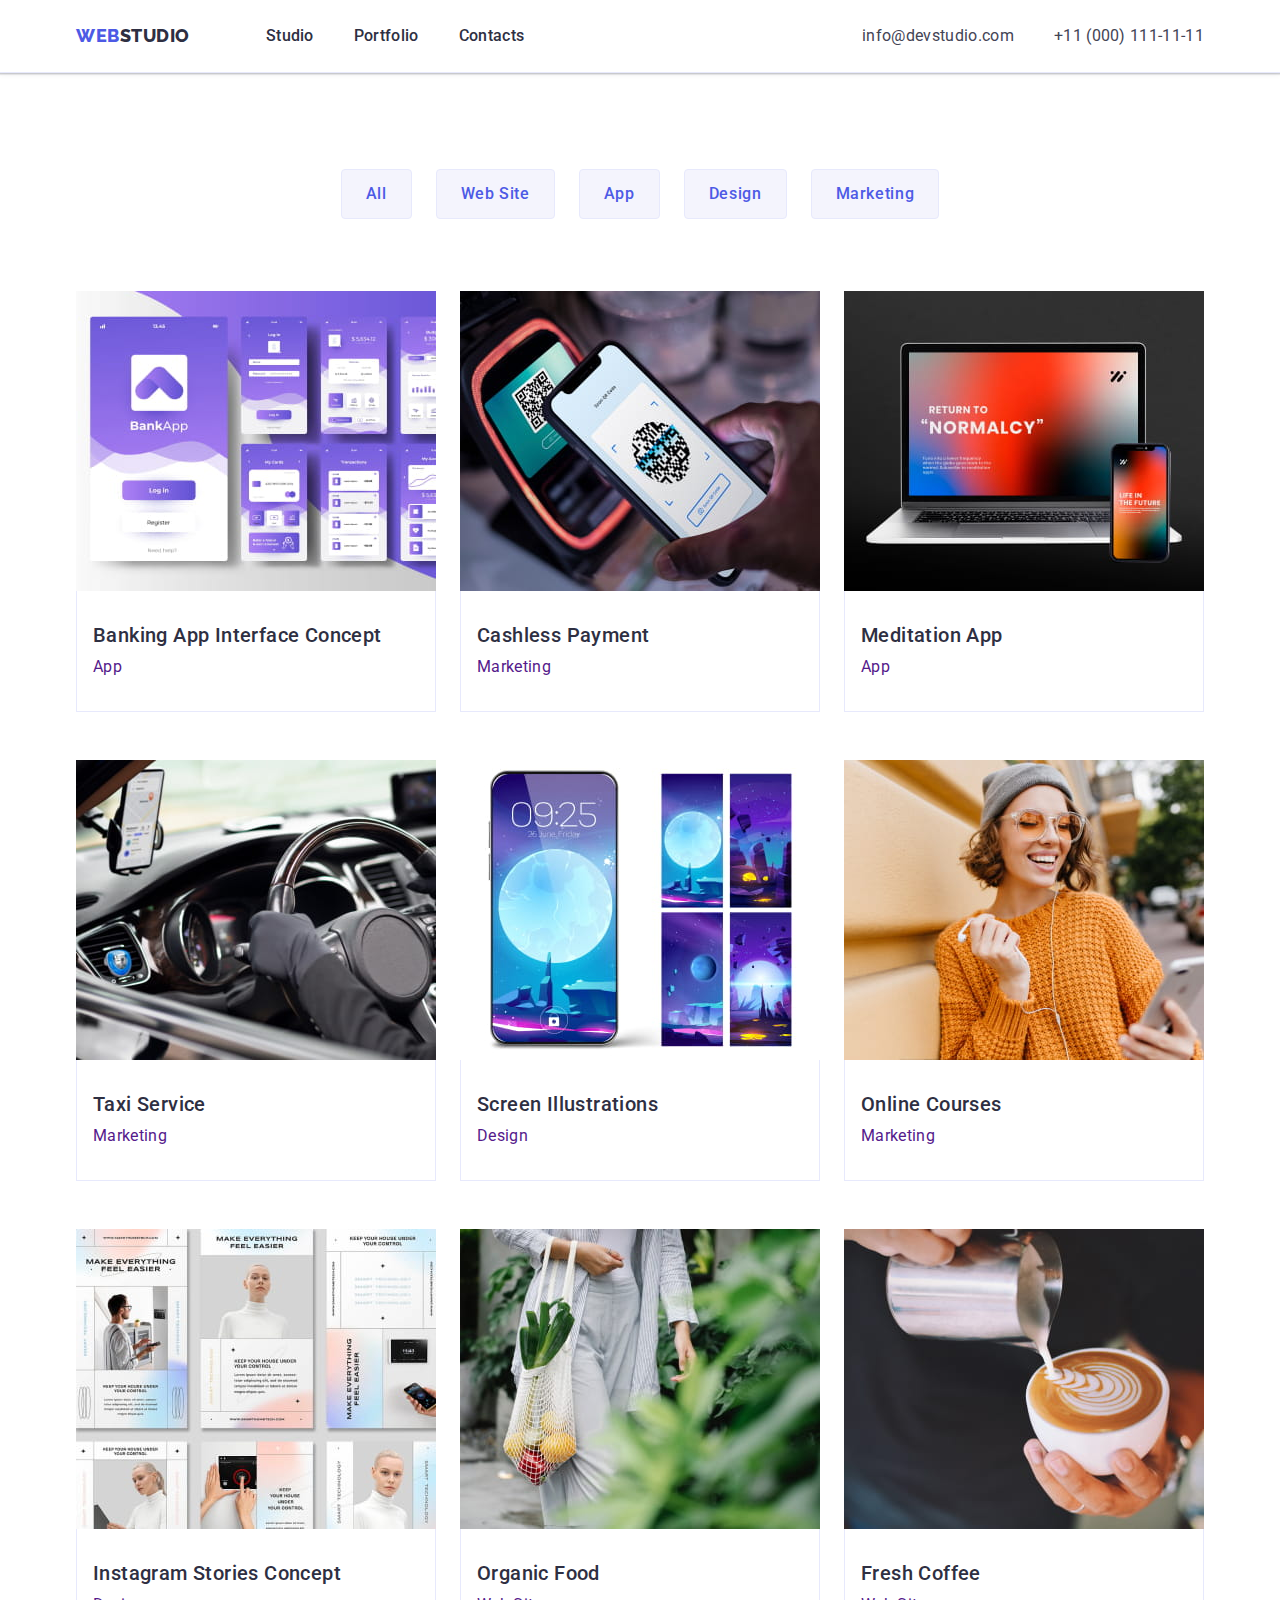
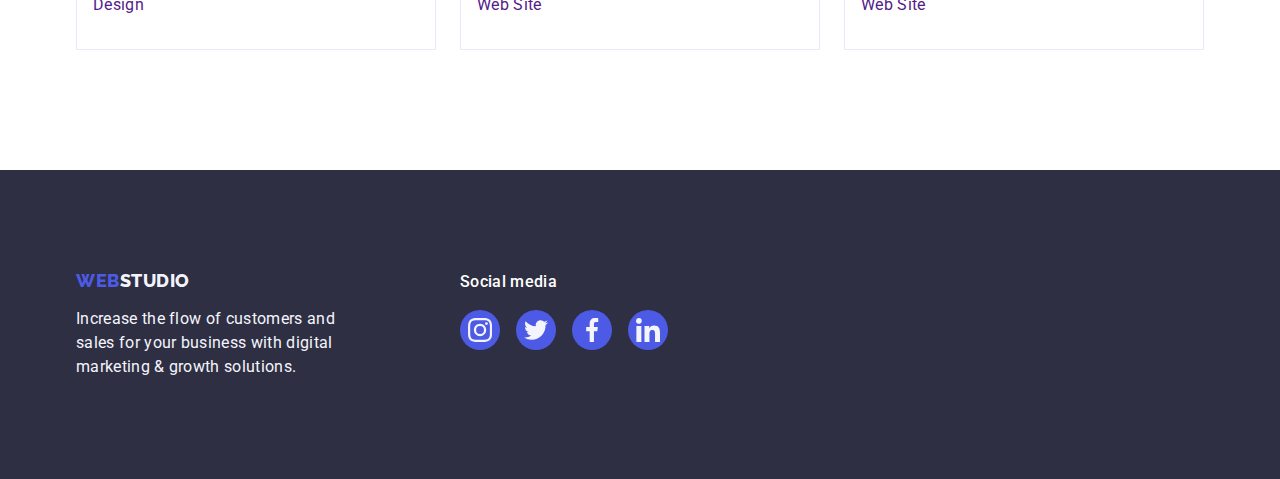
==== commit 611e2200: "Update portfolio.html" ====
--- a/portfolio.html
+++ b/portfolio.html
@@ -77,7 +77,7 @@
           </ul>
           <ul class="portfolio-list list">
             <li class="portfolio-item">
-              <a class="portfolio-link link">
+              <a class="portfolio-link link" href="">
                 <img
                   src="./images/portfolio/banking.jpg"
                   alt="Banking App Interface Concept"
@@ -90,7 +90,7 @@
               >
             </li>
             <li class="portfolio-item">
-              <a class="portfolio-link link"
+              <a class="portfolio-link link" href=""
                 ><img
                   src="./images/portfolio/payment.jpg"
                   alt="Cashless Payment"
@@ -103,7 +103,7 @@
               >
             </li>
             <li class="portfolio-item">
-              <a class="portfolio-link link"
+              <a class="portfolio-link link" href=""
                 ><img
                   src="./images/portfolio/app.jpg"
                   alt="Meditation App"
@@ -116,7 +116,7 @@
               >
             </li>
             <li class="portfolio-item">
-              <a class="portfolio-link link"
+              <a class="portfolio-link link" href=""
                 ><img
                   src="./images/portfolio/taxi.jpg"
                   alt="Taxi Service"
@@ -129,7 +129,7 @@
               >
             </li>
             <li class="portfolio-item">
-              <a class="portfolio-link link"
+              <a class="portfolio-link link" href=""
                 ><img
                   src="./images/portfolio/screen.jpg"
                   alt="Screen Illustrations"
@@ -142,7 +142,7 @@
               >
             </li>
             <li class="portfolio-item">
-              <a class="portfolio-link link"
+              <a class="portfolio-link link" href=""
                 ><img
                   src="./images/portfolio/courses.jpg"
                   alt="Online Courses"
@@ -155,7 +155,7 @@
               >
             </li>
             <li class="portfolio-item">
-              <a class="portfolio-link link"
+              <a class="portfolio-link link" href=""
                 ><img
                   src="./images/portfolio/stories.jpg"
                   alt="Instagram Stories Concept"
@@ -168,7 +168,7 @@
               >
             </li>
             <li class="portfolio-item">
-              <a class="portfolio-link link"
+              <a class="portfolio-link link" href=""
                 ><img
                   src="./images/portfolio/organic-food.jpg"
                   alt="Organic Food"
@@ -181,7 +181,7 @@
               >
             </li>
             <li class="portfolio-item">
-              <a class="portfolio-link link"
+              <a class="portfolio-link link" href=""
                 ><img
                   src="./images/portfolio/fresh-coffee.jpg"
                   alt="Fresh Coffee"
--- a/css/styles.css
+++ b/css/styles.css
@@ -376,7 +376,7 @@
 
 .customer-icon:hover,
 .customer-icon:focus {
-  fill: #404bbf;
+  color: #404bbf;
 }
 
 /*========== FOOTER ==========*/
